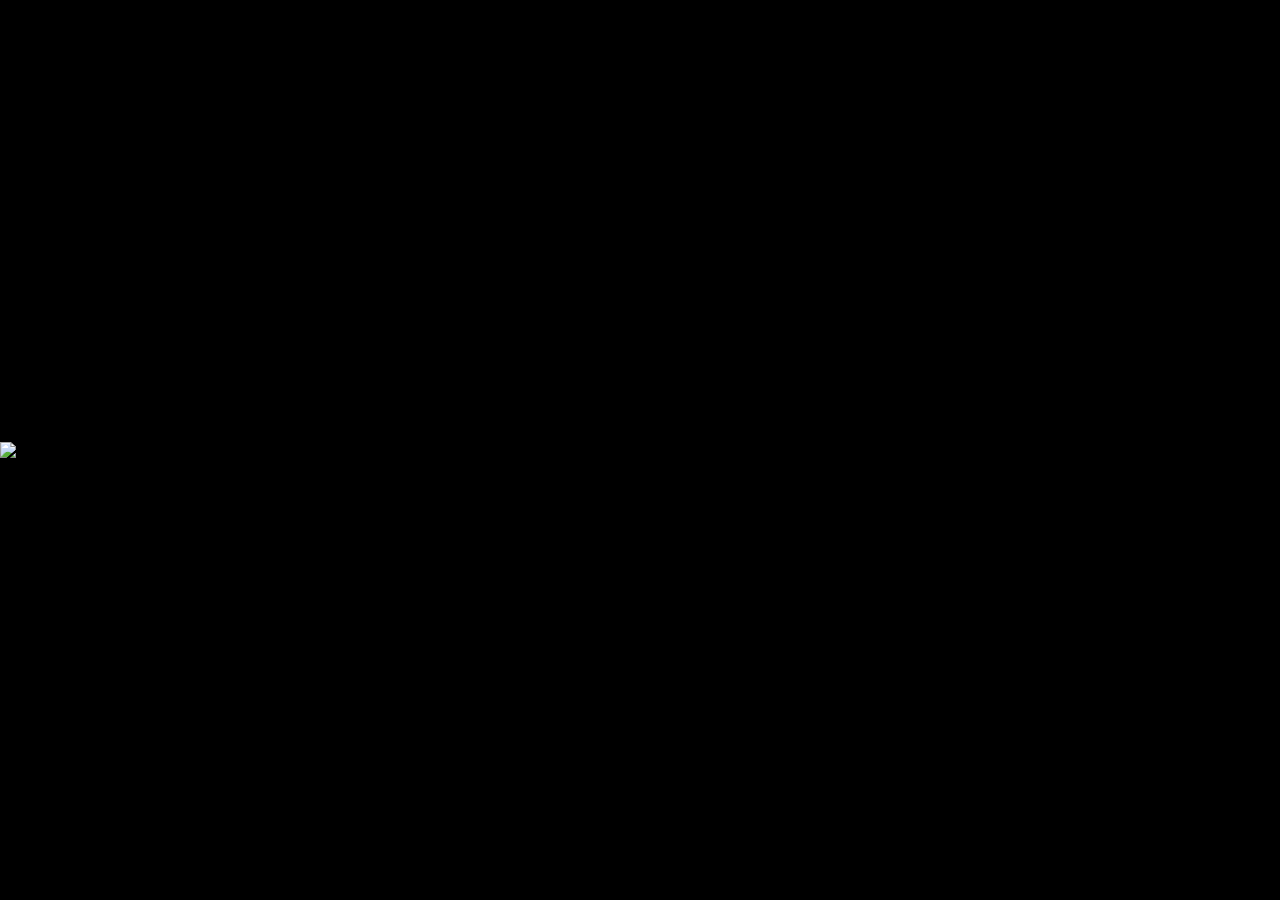
==== page2.html @ fbacd4f8 "added new files" ====
<!DOCTYPE html>
<html>
    <head>
        <title>gif2</title>
        <link rel="stylesheet" href="style.css">
    </head>
    <body>
        <a href="page3.html">
            <img class="gif2" src="images/gif2.gif">
        </a>
    </body>
</html>
---- style.css ----
body {
    padding:0;
    margin:0;
    background:black;
}

img {
    position:absolute;
    top:50%;
    left:50%;
    transform:translate(-50%, -50%);
}

.gif1 {
    width:100%;
    height:auto;
}

.gif2 {
    width:100%;
    height:auto;
}

.gif3 {
    width:100%;
    height:auto;
}

.gif4 {
    width:100%;
    height:auto;
}

.gif5 {
    width:100%;
    height:auto;
}

.gif6 {
    width:100%;
    height:auto;
}
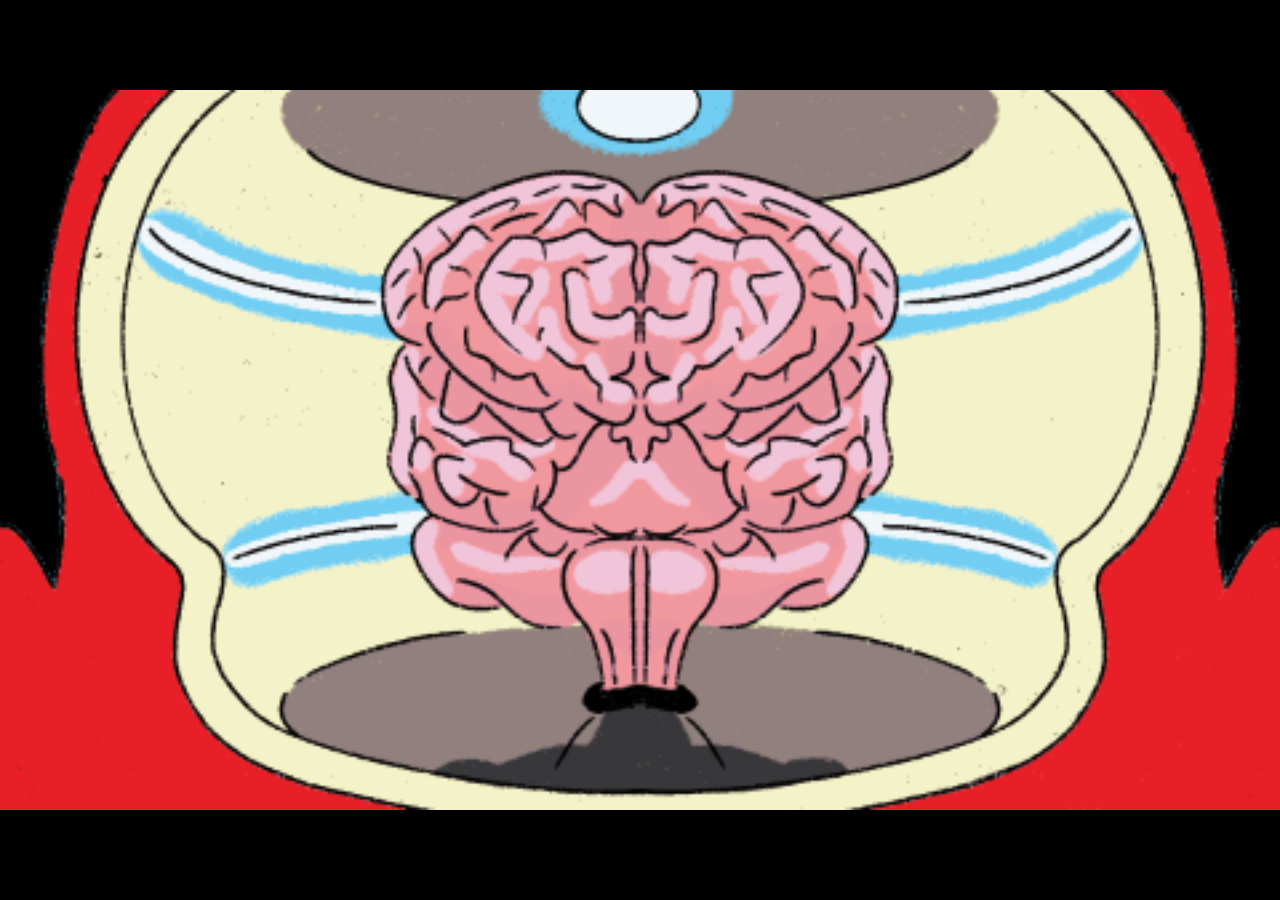
==== commit fd1876b6: "Update page2.html" ====
--- a/page2.html
+++ b/page2.html
@@ -6,7 +6,7 @@
     </head>
     <body>
         <a href="page3.html">
-            <img class="gif2" src="images/gif2.gif">
+            <img class="gif2" src="images/gif2.GIF">
         </a>
     </body>
-</html>+</html>
